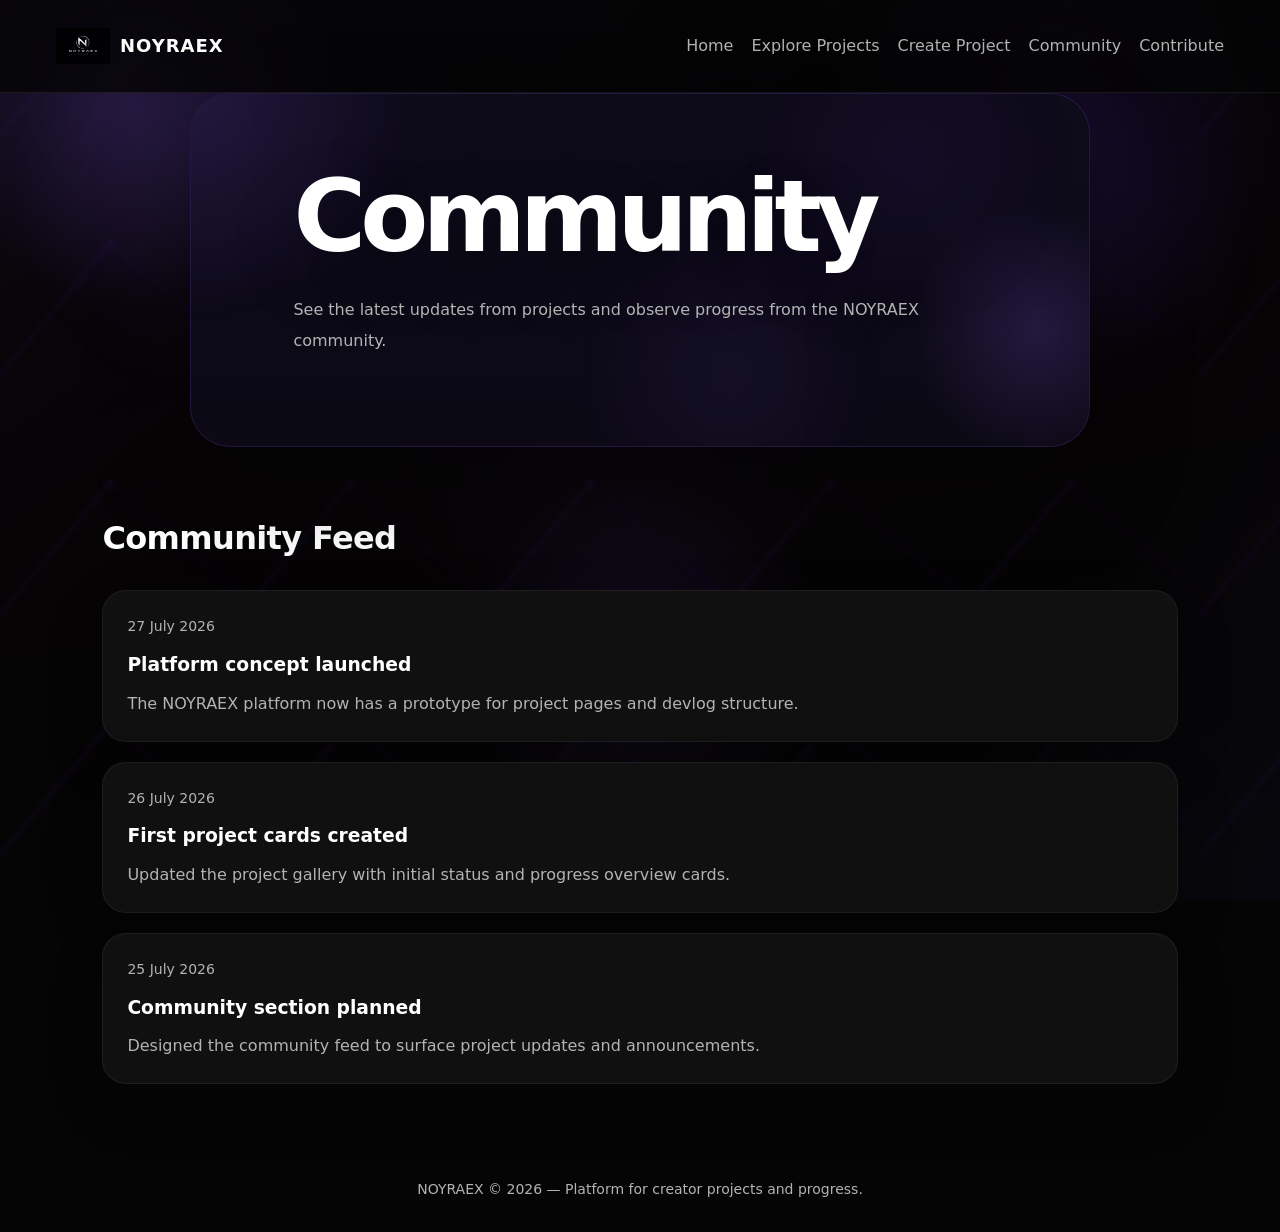
==== community.html @ 70a5e2a1 "Initial Noyraex Studio build" ====
<!DOCTYPE html>
<html lang="en">

<head>
    <meta charset="UTF-8">
    <meta name="viewport" content="width=device-width, initial-scale=1.0">

    <title>Community — NOYRAEX</title>
    <link rel="stylesheet" href="./style.css">
</head>

<body>

<header>
    <div class="logo">
        <img src="logo.jpg" alt="NOYRAEX logo">
        <span>NOYRAEX</span>
    </div>

    <nav aria-label="Primary navigation">
        <a href="index.html">Home</a>
        <a href="projects.html">Explore Projects</a>
        <a href="create-project.html">Create Project</a>
        <a href="community.html">Community</a>
        <a href="contribute.html">Contribute</a>
    </nav>
</header>

<main>

<section class="hero">

    <h1>Community</h1>

    <p>
        See the latest updates from projects and observe progress from the NOYRAEX community.
    </p>

</section>

<section class="devlog">
    <h2>Community Feed</h2>
    <div class="devlog-list">
        <article class="devlog-entry">
            <time datetime="2026-07-27">27 July 2026</time>
            <h3>Platform concept launched</h3>
            <p>The NOYRAEX platform now has a prototype for project pages and devlog structure.</p>
        </article>
        <article class="devlog-entry">
            <time datetime="2026-07-26">26 July 2026</time>
            <h3>First project cards created</h3>
            <p>Updated the project gallery with initial status and progress overview cards.</p>
        </article>
        <article class="devlog-entry">
            <time datetime="2026-07-25">25 July 2026</time>
            <h3>Community section planned</h3>
            <p>Designed the community feed to surface project updates and announcements.</p>
        </article>
    </div>
</section>

</main>

<footer class="site-footer">
    <div class="footer-content">
        NOYRAEX © 2026 — Platform for creator projects and progress.
    </div>
</footer>

</body>
</html>
---- style.css ----
:root {
    --bg: #050505;
    --bg-surface: #08070d;
    --surface: rgba(17,17,17,0.94);
    --surface-2: rgba(26,26,34,0.96);
    --border: rgba(255,255,255,0.08);
    --text: #ffffff;
    --muted: #b3b3b3;
    --accent: #8b5cf6;
    --button-bg: #8b5cf6;
    --button-bg-secondary: #1f1b2f;
    --radius: 24px;
}

* {
    margin:0;
    padding:0;
    box-sizing:border-box;
}

/* Global */
body {
    position: relative;
    min-height: 100vh;
    background-color: var(--bg);
    background-image:
        radial-gradient(circle at 10% 12%, rgba(139,92,246,0.18), transparent 14%),
        radial-gradient(circle at 83% 14%, rgba(111,66,255,0.12), transparent 18%),
        radial-gradient(circle at 50% 72%, rgba(118,74,229,0.10), transparent 20%),
        radial-gradient(circle at 48% 48%, rgba(72,37,125,0.06), transparent 30%),
        linear-gradient(145deg, rgba(139,92,246,0.04), transparent 35%),
        linear-gradient(-55deg, rgba(111,66,255,0.03), transparent 22%),
        linear-gradient(170deg, #09070f 0%, #060305 28%, #050505 100%);
    background-repeat: no-repeat;
    background-attachment: fixed;
    background-size: cover;
    color: var(--text);
    font-family: Inter, system-ui, -apple-system, BlinkMacSystemFont, "Segoe UI", sans-serif;
    line-height: 1.7;
    text-rendering: optimizeLegibility;
}

h1 {
    font-size: clamp(3.5rem, 7vw, 5.2rem);
    line-height: 0.95;
    letter-spacing: -0.04em;
    margin: 0;
}

h2 {
    font-size: clamp(2rem, 2.3vw, 2.4rem);
    font-weight: 700;
    letter-spacing: -0.02em;
    margin: 0;
}

p {
    color: var(--muted);
    font-size: 1rem;
    line-height: 1.85;
    margin: 0;
}

section h2 {
    margin-bottom: 24px;
    color: #ffffff;
}

header {
    display:flex;
    justify-content:space-between;
    align-items:center;
    flex-wrap:wrap;
    gap: 16px;
    padding:28px clamp(2rem, 8%, 3.5rem);
    border-bottom: 1px solid rgba(255,255,255,0.08);
    background: rgba(5,5,5,0.78);
    backdrop-filter: blur(14px);
}

.logo {
    display: inline-flex;
    align-items: center;
    gap: 10px;
    font-size: 18px;
    font-weight: 700;
    letter-spacing: 1px;
    color: #ffffff;
    transition: transform .2s ease, color .2s ease;
}

.logo img {
    display: block;
    height: 36px;
    max-height: 40px;
    width: auto;
    object-fit: contain;
    transition: transform .2s ease, filter .2s ease;
}

.logo span {
    display: inline-flex;
    align-items: center;
}

.logo:hover {
    transform: translateY(-1px);
}

.logo:hover span {
    color: var(--accent);
}

.logo:hover img {
    filter: brightness(1.05);
}

.logo span {
    display: inline-block;
}


/* Header */
nav {
    display:flex;
    flex-wrap:wrap;
    gap:18px;
    align-items:center;
}

nav a {
    color: var(--muted);
    text-decoration:none;
    transition: color .2s ease;
}

nav a:hover,
nav a:focus-visible {
    color: var(--text);
    outline: none;
}




.hero {
    position: relative;
    margin: 0 auto;
    padding: clamp(3.5rem, 6vw, 6rem) 8% clamp(4rem, 7vw, 6.5rem);
    max-width: 900px;
    border-radius: 40px;
    background: linear-gradient(180deg, rgba(14,11,26,0.96), rgba(13,10,23,0.94));
    border: 1px solid rgba(139,92,246,0.18);
    box-shadow: 0 40px 100px rgba(0,0,0,0.30);
    overflow: hidden;
    backdrop-filter: blur(10px);
}

.hero::before {
    content: "";
    position: absolute;
    inset: 0;
    pointer-events: none;
    background: radial-gradient(circle at top left, rgba(139,92,246,0.18), transparent 24%),
                radial-gradient(circle at 80% 20%, rgba(72,37,125,0.14), transparent 22%),
                radial-gradient(circle at 60% 80%, rgba(123,76,233,0.08), transparent 26%);
    opacity: 0.95;
}

.hero::after {
    content: "";
    position: absolute;
    top: 22%;
    right: -12%;
    width: 320px;
    height: 320px;
    border-radius: 50%;
    background: radial-gradient(circle, rgba(139,92,246,0.18), transparent 55%);
    pointer-events: none;
}

.hero h1 {
    position: relative;
    font-size: clamp(4.4rem, 8vw, 6.2rem);
    line-height: 0.92;
    max-width: 11ch;
    letter-spacing: -0.06em;
    text-shadow: 0 24px 70px rgba(0,0,0,0.22);
}

.hero h1 span {
    color: var(--accent);
}

.hero p {
    position: relative;
    margin-top: 32px;
    color: var(--muted);
    font-size: clamp(1rem, 1.05vw, 1.12rem);
    line-height: 1.95;
    max-width: 720px;
}

.buttons {
    position: relative;
    margin-top: 46px;
    display:flex;
    flex-wrap:wrap;
    gap:16px;
    align-items:flex-start;
    justify-content:flex-start;
}

.button-link,
.button-link.secondary,
.project-actions a,
.project-links a {
    display: inline-flex;
    align-items: center;
    justify-content: center;
    border-radius: 999px;
    text-decoration: none;
    font-weight: 700;
    transition: transform .2s ease, background-color .2s ease, color .2s ease, box-shadow .2s ease;
}

.button-link,
.button-link.secondary {
    padding: 16px 34px;
    color: #ffffff;
    min-width: 180px;
    justify-content: center;
    letter-spacing: 0.01em;
}

.button-link {
    background: linear-gradient(135deg, rgba(139,92,246,0.98), rgba(123,76,233,0.92));
    box-shadow: 0 18px 40px rgba(139,92,246,0.26);
}

.button-link.secondary {
    background: rgba(255,255,255,0.08);
    border: 1px solid rgba(139,92,246,0.20);
    color: #ffffff;
}

.button-link.secondary:hover,
.button-link.secondary:focus-visible {
    background: rgba(255,255,255,0.14);
    box-shadow: 0 20px 40px rgba(139,92,246,0.14);
}

.project-actions a {
    padding: 14px 22px;
    background: var(--accent);
    color: #ffffff;
}

.project-links a {
    padding: 12px 18px;
    background: rgba(139,92,246,0.16);
    color: var(--accent);
}

.button-link:hover,
.button-link:focus-visible,
.project-actions a:hover,
.project-actions a:focus-visible,
.project-links a:hover,
.project-links a:focus-visible {
    transform: translateY(-1px);
    background: #7b4ce9;
    color: #ffffff;
    box-shadow: 0 22px 44px rgba(139,92,246,0.22);
    outline: none;
}

.project-card-link {
    display: block;
    color: inherit;
    text-decoration: none;
}

.project-card-link:hover,
.project-card-link:focus-visible {
    outline: none;
}

.projects,
.why-noyraex,
.how-it-works,
.project-overview,
.project-about,
.project-focus,
.project-progress-section,
.devlog {
    padding:64px 8%;
}

.cards {

    display:flex;
    flex-wrap: wrap;
    gap:20px;

    margin-top:30px;

}



.card {
    background: rgba(15,13,22,0.96);
    padding:28px;
    border-radius: var(--radius);
    width:300px;
    border: 1px solid rgba(255,255,255,0.10);
    box-shadow: 0 28px 66px rgba(0,0,0,0.20);
    transition: transform .24s ease, box-shadow .24s ease, border-color .24s ease, background .24s ease;
}

.card:hover {
    transform: translateY(-5px);
    box-shadow: 0 42px 104px rgba(88,51,171,0.24);
    border-color: rgba(139,92,246,0.24);
    background: rgba(20,16,26,0.98);
}

.card p {
    color: var(--muted);
    margin:18px 0 0;
    line-height:1.8;
}



.progress {

    height:8px;

    background: var(--surface-2);

    border-radius:10px;

    overflow: hidden;

}



.progress-bar {

    height:100%;

    width:0;

    background: var(--accent);

    border-radius:10px;

    transition: width .3s ease;

}


.progress[data-progress="65"] .progress-bar {
    width:65%;
}

.progress[data-progress="40"] .progress-bar {
    width:40%;
}

@media (max-width: 768px) {
    .hero {
        padding:60px 6%;
    }

    .hero h1 {
        font-size:56px;
    }

    .hero p {
        font-size:18px;
    }

    .cards {
        justify-content:center;
    }

    .card {
        width:100%;
        max-width:340px;
    }
}

body::before,
body::after {
    content: '';
    position: fixed;
    inset: 0;
    pointer-events: none;
    z-index: -1;
}

body::before {
    background-image:
        radial-gradient(circle at 18% 20%, rgba(139,92,246,0.08), transparent 18%),
        radial-gradient(circle at 84% 26%, rgba(111,66,255,0.06), transparent 15%);
}

body::after {
    background-image:
        linear-gradient(130deg, transparent 24%, rgba(139,92,246,0.08) 25%, rgba(139,92,246,0.08) 26%, transparent 28%),
        linear-gradient(-140deg, transparent 24%, rgba(111,66,255,0.05) 25%, rgba(111,66,255,0.05) 26%, transparent 28%);
    background-size: 240px 240px;
    opacity: 0.42;
}

/* Project Card */
.project-card {
    display:flex;
    flex-direction:column;
    gap:18px;
    padding: 28px;
    border-radius: var(--radius);
    border: 1px solid rgba(255,255,255,0.10);
    background: rgba(16,13,24,0.96);
    transition: transform .24s ease, box-shadow .24s ease, border-color .24s ease, background .24s ease;
}

.project-card:hover {
    transform: translateY(-6px) scale(1.003);
    box-shadow: 0 44px 122px rgba(139,92,246,0.22);
    border-color: rgba(139,92,246,0.24);
    background: linear-gradient(180deg, rgba(19,15,27,0.98), rgba(14,10,23,0.98));
}

.project-top {
    display:flex;
    justify-content:space-between;
    align-items:flex-start;
    gap:15px;
}

.project-labels {
    display:flex;
    flex-wrap:wrap;
    gap:10px;
}

.project-type,
.project-status {
    display:inline-flex;
    padding:6px 12px;
    border-radius:999px;
    font-size:13px;
    font-weight:700;
}

.project-type {
    background: rgba(139,92,246,0.15);
    color: var(--accent);
}

.project-status {
    background: rgba(255,255,255,0.06);
    color: var(--text);
}

.project-status.status-development {
    border: 1px solid rgba(139,92,246,0.3);
}

.project-status.status-beta {
    border: 1px solid rgba(56,189,248,0.3);
    background: rgba(56,189,248,0.18);
    color: #38bdf8;
}

.project-status.status-prototype {
    border: 1px solid rgba(168,85,247,0.3);
    background: rgba(168,85,247,0.18);
    color: #a855f7;
}

.project-status.status-released {
    border: 1px solid rgba(16,185,129,0.3);
    background: rgba(16,185,129,0.18);
    color: #10b981;
}

.project-status.status-idea {
    border: 1px solid rgba(249,115,22,0.3);
    background: rgba(249,115,22,0.18);
    color: #f97316;
}

.project-version {
    color: var(--muted);
    font-size:14px;
    white-space:nowrap;
}

.project-progress-meta {
    display:flex;
    flex-wrap:wrap;
    justify-content:space-between;
    gap:15px;
    color: var(--muted);
    font-size:14px;
}

.project-update {
    border-top: 1px solid rgba(255,255,255,0.08);
    padding-top:15px;
    display:flex;
    flex-direction:column;
    gap:8px;
}

.project-links {
    display:flex;
    gap:15px;
    flex-wrap:wrap;
}

.project-links a {
    display:inline-flex;
    align-items:center;
    padding:12px 18px;
    border-radius:999px;
    background: rgba(139,92,246,0.16);
    color: var(--accent);
    text-decoration:none;
    font-weight:700;
    transition: background-color .2s ease, color .2s ease, transform .2s ease;
}

.project-links a:hover,
.project-links a:focus-visible {
    color: #ffffff;
    background: var(--accent);
    transform: translateY(-1px);
    outline: none;
}

.project-overview {
    padding:60px 8%;
}

.project-overview-card {
    max-width:900px;
    background: var(--surface);
    padding:32px;
    border-radius: var(--radius);
    border: 1px solid rgba(255,255,255,0.06);
    box-shadow: 0 24px 62px rgba(0,0,0,0.18);
    transition: transform .24s ease, box-shadow .24s ease, border-color .24s ease;
}

.project-overview-card:hover {
    transform: translateY(-2px);
    box-shadow: 0 36px 86px rgba(0,0,0,0.22);
    border-color: rgba(255,255,255,0.12);
}

.project-overview-top {
    display:flex;
    justify-content:space-between;
    align-items:flex-start;
    flex-wrap:wrap;
    gap:20px;
    margin-bottom:20px;
}

.project-overview-labels {
    display:flex;
    gap:10px;
    flex-wrap:wrap;
}

.project-overview-card h2 {
    margin-top:0;
    font-size:32px;
}

.project-overview-card p {
    margin-top:18px;
    color: var(--muted);
    line-height:1.7;
    max-width:720px;
}

.project-actions {
    display:flex;
    flex-wrap:wrap;
    gap:15px;
    margin-top:28px;
}

.project-actions a {
    display:inline-flex;
    align-items:center;
    justify-content:center;
    padding:14px 22px;
    border-radius:999px;
    background: var(--accent);
    color: #ffffff;
    text-decoration:none;
    font-weight:700;
    transition: transform .2s ease, background-color .2s ease;
}

.project-actions a:hover,
.project-actions a:focus-visible {
    transform: translateY(-1px);
    background: #7b4ce9;
    outline: none;
}

@media (max-width: 768px) {
    .project-overview {
        padding:40px 6%;
    }

    .project-overview-card {
        padding:24px;
    }

    .project-overview-top {
        flex-direction:column;
        align-items:flex-start;
    }

    .project-actions a {
        width:100%;
    }
}

.project-about {
    padding:60px 8%;
}

.project-about-card {
    max-width:900px;
    background: var(--surface);
    padding:32px;
    border-radius: var(--radius);
    border: 1px solid rgba(255,255,255,0.06);
    box-shadow: 0 24px 62px rgba(0,0,0,0.18);
    transition: transform .24s ease, box-shadow .24s ease, border-color .24s ease;
}

.project-about-card:hover {
    transform: translateY(-2px);
    box-shadow: 0 36px 86px rgba(0,0,0,0.22);
    border-color: rgba(255,255,255,0.12);
}

.project-about-card h2 {
    margin-top:0;
    font-size:32px;
}

.project-about-card p {
    margin-top:20px;
    color: var(--muted);
    line-height:1.7;
    max-width:720px;
}

.project-about-features {
    display:grid;
    grid-template-columns:repeat(2, minmax(0, 1fr));
    gap:24px;
    margin-top:28px;
}

.project-about-features strong {
    display:block;
    margin-bottom:10px;
    color: var(--text);
}

.project-about-features p {
    margin:0;
    color: var(--muted);
    line-height:1.6;
}

@media (max-width: 768px) {
    .project-about {
        padding:32px 6%;
    }

    .project-about-card {
        padding:24px;
    }

    .project-about-features {
        grid-template-columns:1fr;
    }
}

.project-focus {
    padding:64px 8%;
}

.project-focus-card {
    max-width:900px;
    background: var(--surface);
    padding:32px;
    border-radius: var(--radius);
    border: 1px solid rgba(255,255,255,0.06);
    box-shadow: 0 24px 62px rgba(0,0,0,0.18);
    transition: transform .24s ease, box-shadow .24s ease, border-color .24s ease;
}

.project-focus-card:hover {
    transform: translateY(-2px);
    box-shadow: 0 36px 86px rgba(0,0,0,0.22);
    border-color: rgba(255,255,255,0.12);
}

.project-focus-card h2 {
    margin-top:0;
    font-size:32px;
}

.focus-items {
    display:grid;
    grid-template-columns:repeat(3, minmax(0, 1fr));
    gap:20px;
    margin-top:24px;
}

.focus-item {
    background: rgba(255,255,255,0.03);
    padding:20px;
    border-radius:18px;
}

.focus-item strong {
    display:block;
    margin-bottom:10px;
    color: var(--text);
}

.focus-item p {
    margin:0;
    color: var(--muted);
    line-height:1.6;
}

@media (max-width: 768px) {
    .project-focus {
        padding:32px 6%;
    }

    .project-focus-card {
        padding:24px;
    }

    .focus-items {
        grid-template-columns:1fr;
    }
}

.project-progress-section {
    padding:64px 8%;
}

.project-progress-card {
    max-width:900px;
    background: var(--surface);
    padding:32px;
    border-radius: var(--radius);
    border: 1px solid rgba(255,255,255,0.06);
    box-shadow: 0 24px 62px rgba(0,0,0,0.18);
    transition: transform .24s ease, box-shadow .24s ease, border-color .24s ease;
}

.project-progress-card:hover {
    transform: translateY(-2px);
    box-shadow: 0 36px 86px rgba(0,0,0,0.22);
    border-color: rgba(255,255,255,0.12);
}

.project-progress-card h2 {
    margin-top:0;
    font-size:32px;
}

.progress-summary {
    display:grid;
    grid-template-columns:repeat(3, minmax(0, 1fr));
    gap:20px;
    margin-top:24px;
}

.progress-summary div {
    background: rgba(255,255,255,0.04);
    padding:18px;
    border-radius:18px;
}

.progress-summary strong {
    display:block;
    margin-bottom:8px;
    color: var(--text);
}

.progress-summary span {
    color: var(--muted);
    font-size:16px;
}

.progress-description {
    margin-top:24px;
}

.progress-description p {
    margin:0;
    color: var(--muted);
    line-height:1.7;
}

@media (max-width: 768px) {
    .project-progress-section {
        padding:32px 6%;
    }

    .project-progress-card {
        padding:24px;
    }

    .progress-summary {
        grid-template-columns:1fr;
    }
}

/* Project List */
.project-list {
    margin-top:40px;
}

.project-list h3 {
    margin-bottom:20px;
    color: var(--text);
    font-size:24px;
}

.project-items {
    display:flex;
    flex-wrap: wrap;
    gap:20px;
}

.project-item {
    width:100%;
    max-width:320px;
}

/* Devlog */
.devlog {
    padding:64px 8%;
    background: transparent;
}

.devlog h2 {
    margin-bottom:25px;
}

.devlog-list {
    display:grid;
    gap:20px;
}

.devlog-entry {
    background: var(--surface);
    padding:24px;
    border-radius: var(--radius);
    border: 1px solid rgba(255,255,255,0.06);
    box-shadow: 0 22px 60px rgba(0,0,0,0.16);
    transition: transform .24s ease, box-shadow .24s ease, border-color .24s ease;
}

.devlog-entry:hover {
    transform: translateY(-2px);
    box-shadow: 0 32px 72px rgba(0,0,0,0.20);
    border-color: rgba(255,255,255,0.1);
}

.devlog-entry time {
    display:block;
    color: var(--muted);
    margin-bottom:10px;
    font-size:14px;
}

.devlog-entry h3 {
    margin-bottom:10px;
}

.devlog-entry p {
    color: var(--muted);
    line-height:1.6;
}


.site-footer {
    padding: 30px 8%;
    text-align: center;
    color: var(--muted);
    font-size: 14px;
}

/* New Noyraex ecosystem styles */
.follow-button {
    display: inline-flex;
    align-items: center;
    justify-content: center;
    padding: 14px 24px;
    border-radius: 999px;
    border: 1px solid rgba(139,92,246,0.28);
    background: rgba(17,17,17,0.92);
    color: #ffffff;
    font-weight: 700;
    text-decoration: none;
    letter-spacing: 0.01em;
    transition: transform .2s ease, background-color .2s ease, border-color .2s ease, box-shadow .2s ease;
    box-shadow: 0 10px 24px rgba(0,0,0,0.18);
}

.follow-button:hover,
.follow-button:focus-visible {
    transform: translateY(-1px);
    background: rgba(139,92,246,0.12);
    border-color: rgba(139,92,246,0.42);
    box-shadow: 0 18px 34px rgba(139,92,246,0.20);
    outline: none;
}

.journey {
    display: grid;
    gap: 18px;
    padding: 22px;
    border-radius: var(--radius);
    background: rgba(15,13,22,0.96);
    border: 1px solid rgba(255,255,255,0.08);
}

.journey-step {
    display: grid;
    grid-template-columns: auto 1fr;
    gap: 14px;
    align-items: start;
    padding: 18px 20px;
    border-radius: 22px;
    background: rgba(20,16,26,0.94);
    border: 1px solid rgba(139,92,246,0.16);
}

.journey-step::before {
    content: '';
    width: 12px;
    height: 12px;
    margin-top: 5px;
    border-radius: 50%;
    background: var(--accent);
    box-shadow: 0 0 0 6px rgba(139,92,246,0.08);
}

.journey-step strong,
.journey-step span {
    color: #ffffff;
}

.card {
    width: auto;
    min-width: 260px;
    flex: 1 1 320px;
}

@keyframes fadeUp {
    from {
        opacity: 0;
        transform: translateY(18px);
    }
    to {
        opacity: 1;
        transform: translateY(0);
    }
}

.card,
.project-overview-card,
.devlog-entry {
    animation: fadeUp .45s ease both;
}
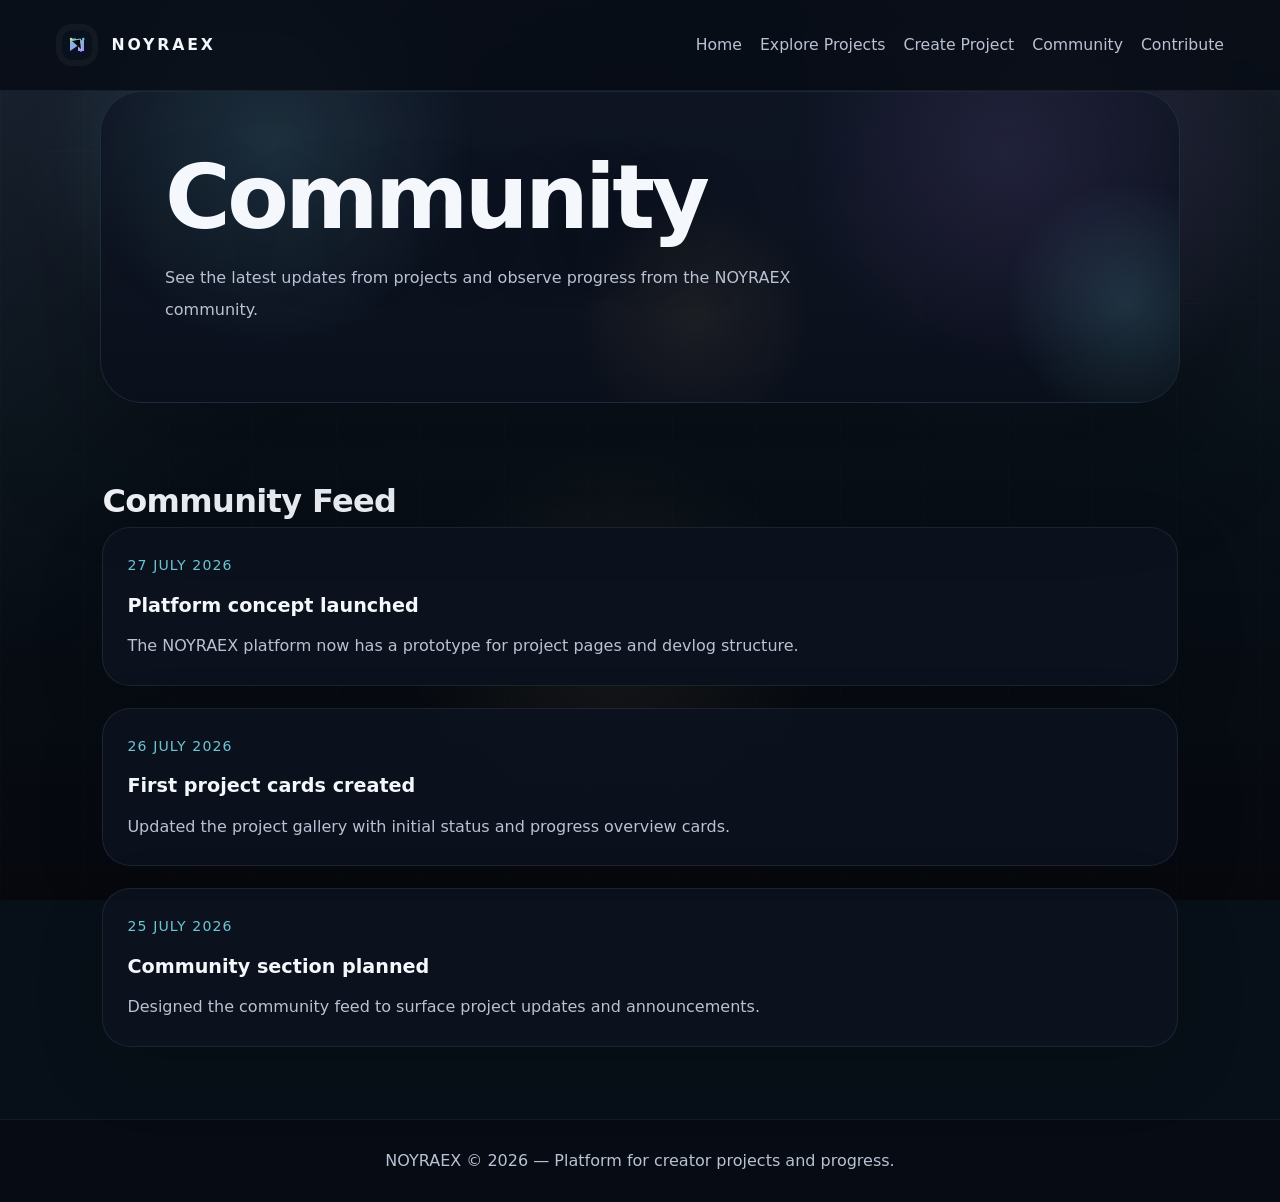
==== commit 903c6bc8: "Redesign UI and improve project workflow" ====
--- a/community.html
+++ b/community.html
@@ -7,13 +7,15 @@
 
     <title>Community — NOYRAEX</title>
     <link rel="stylesheet" href="./style.css">
+    <link rel="icon" href="./favicon.svg" type="image/svg+xml">
+    <link rel="apple-touch-icon" href="./favicon.svg">
 </head>
 
 <body>
 
 <header>
     <div class="logo">
-        <img src="logo.jpg" alt="NOYRAEX logo">
+        <img src="logo.svg" alt="NOYRAEX logo">
         <span>NOYRAEX</span>
     </div>
 
--- a/style.css
+++ b/style.css
@@ -1,397 +1,46 @@
 :root {
-    --bg: #050505;
-    --bg-surface: #08070d;
-    --surface: rgba(17,17,17,0.94);
-    --surface-2: rgba(26,26,34,0.96);
-    --border: rgba(255,255,255,0.08);
-    --text: #ffffff;
-    --muted: #b3b3b3;
-    --accent: #8b5cf6;
-    --button-bg: #8b5cf6;
-    --button-bg-secondary: #1f1b2f;
-    --radius: 24px;
+    --bg: #071018;
+    --bg-surface: rgba(12,17,29,0.96);
+    --surface: rgba(14,20,34,0.95);
+    --surface-2: rgba(20,27,44,0.92);
+    --panel: #0d1728;
+    --text: #f4f7fb;
+    --muted: #b9c1d3;
+    --accent: #6ec4d3;
+    --accent-2: #b58cf9;
+    --accent-alt: #f5cc7f;
+    --border: rgba(110,196,211,0.16);
+    --shadow: rgba(0,0,0,0.28);
+    --radius: 28px;
+    --max-width: 1140px;
 }
 
 * {
-    margin:0;
-    padding:0;
-    box-sizing:border-box;
-}
-
-/* Global */
+    margin: 0;
+    padding: 0;
+    box-sizing: border-box;
+}
+
+html {
+    scroll-behavior: smooth;
+}
+
 body {
     position: relative;
     min-height: 100vh;
     background-color: var(--bg);
+    color: var(--text);
+    font-family: Inter, system-ui, -apple-system, BlinkMacSystemFont, "Segoe UI", sans-serif;
+    line-height: 1.65;
+    text-rendering: optimizeLegibility;
+    overflow-x: hidden;
     background-image:
-        radial-gradient(circle at 10% 12%, rgba(139,92,246,0.18), transparent 14%),
-        radial-gradient(circle at 83% 14%, rgba(111,66,255,0.12), transparent 18%),
-        radial-gradient(circle at 50% 72%, rgba(118,74,229,0.10), transparent 20%),
-        radial-gradient(circle at 48% 48%, rgba(72,37,125,0.06), transparent 30%),
-        linear-gradient(145deg, rgba(139,92,246,0.04), transparent 35%),
-        linear-gradient(-55deg, rgba(111,66,255,0.03), transparent 22%),
-        linear-gradient(170deg, #09070f 0%, #060305 28%, #050505 100%);
-    background-repeat: no-repeat;
+        radial-gradient(circle at 22% 18%, rgba(110,196,211,0.14), transparent 18%),
+        radial-gradient(circle at 78% 20%, rgba(181,140,249,0.10), transparent 22%),
+        radial-gradient(circle at 48% 72%, rgba(245,204,127,0.07), transparent 22%),
+        linear-gradient(180deg, #101828 0%, #081018 50%, #06080e 100%);
     background-attachment: fixed;
     background-size: cover;
-    color: var(--text);
-    font-family: Inter, system-ui, -apple-system, BlinkMacSystemFont, "Segoe UI", sans-serif;
-    line-height: 1.7;
-    text-rendering: optimizeLegibility;
-}
-
-h1 {
-    font-size: clamp(3.5rem, 7vw, 5.2rem);
-    line-height: 0.95;
-    letter-spacing: -0.04em;
-    margin: 0;
-}
-
-h2 {
-    font-size: clamp(2rem, 2.3vw, 2.4rem);
-    font-weight: 700;
-    letter-spacing: -0.02em;
-    margin: 0;
-}
-
-p {
-    color: var(--muted);
-    font-size: 1rem;
-    line-height: 1.85;
-    margin: 0;
-}
-
-section h2 {
-    margin-bottom: 24px;
-    color: #ffffff;
-}
-
-header {
-    display:flex;
-    justify-content:space-between;
-    align-items:center;
-    flex-wrap:wrap;
-    gap: 16px;
-    padding:28px clamp(2rem, 8%, 3.5rem);
-    border-bottom: 1px solid rgba(255,255,255,0.08);
-    background: rgba(5,5,5,0.78);
-    backdrop-filter: blur(14px);
-}
-
-.logo {
-    display: inline-flex;
-    align-items: center;
-    gap: 10px;
-    font-size: 18px;
-    font-weight: 700;
-    letter-spacing: 1px;
-    color: #ffffff;
-    transition: transform .2s ease, color .2s ease;
-}
-
-.logo img {
-    display: block;
-    height: 36px;
-    max-height: 40px;
-    width: auto;
-    object-fit: contain;
-    transition: transform .2s ease, filter .2s ease;
-}
-
-.logo span {
-    display: inline-flex;
-    align-items: center;
-}
-
-.logo:hover {
-    transform: translateY(-1px);
-}
-
-.logo:hover span {
-    color: var(--accent);
-}
-
-.logo:hover img {
-    filter: brightness(1.05);
-}
-
-.logo span {
-    display: inline-block;
-}
-
-
-/* Header */
-nav {
-    display:flex;
-    flex-wrap:wrap;
-    gap:18px;
-    align-items:center;
-}
-
-nav a {
-    color: var(--muted);
-    text-decoration:none;
-    transition: color .2s ease;
-}
-
-nav a:hover,
-nav a:focus-visible {
-    color: var(--text);
-    outline: none;
-}
-
-
-
-
-.hero {
-    position: relative;
-    margin: 0 auto;
-    padding: clamp(3.5rem, 6vw, 6rem) 8% clamp(4rem, 7vw, 6.5rem);
-    max-width: 900px;
-    border-radius: 40px;
-    background: linear-gradient(180deg, rgba(14,11,26,0.96), rgba(13,10,23,0.94));
-    border: 1px solid rgba(139,92,246,0.18);
-    box-shadow: 0 40px 100px rgba(0,0,0,0.30);
-    overflow: hidden;
-    backdrop-filter: blur(10px);
-}
-
-.hero::before {
-    content: "";
-    position: absolute;
-    inset: 0;
-    pointer-events: none;
-    background: radial-gradient(circle at top left, rgba(139,92,246,0.18), transparent 24%),
-                radial-gradient(circle at 80% 20%, rgba(72,37,125,0.14), transparent 22%),
-                radial-gradient(circle at 60% 80%, rgba(123,76,233,0.08), transparent 26%);
-    opacity: 0.95;
-}
-
-.hero::after {
-    content: "";
-    position: absolute;
-    top: 22%;
-    right: -12%;
-    width: 320px;
-    height: 320px;
-    border-radius: 50%;
-    background: radial-gradient(circle, rgba(139,92,246,0.18), transparent 55%);
-    pointer-events: none;
-}
-
-.hero h1 {
-    position: relative;
-    font-size: clamp(4.4rem, 8vw, 6.2rem);
-    line-height: 0.92;
-    max-width: 11ch;
-    letter-spacing: -0.06em;
-    text-shadow: 0 24px 70px rgba(0,0,0,0.22);
-}
-
-.hero h1 span {
-    color: var(--accent);
-}
-
-.hero p {
-    position: relative;
-    margin-top: 32px;
-    color: var(--muted);
-    font-size: clamp(1rem, 1.05vw, 1.12rem);
-    line-height: 1.95;
-    max-width: 720px;
-}
-
-.buttons {
-    position: relative;
-    margin-top: 46px;
-    display:flex;
-    flex-wrap:wrap;
-    gap:16px;
-    align-items:flex-start;
-    justify-content:flex-start;
-}
-
-.button-link,
-.button-link.secondary,
-.project-actions a,
-.project-links a {
-    display: inline-flex;
-    align-items: center;
-    justify-content: center;
-    border-radius: 999px;
-    text-decoration: none;
-    font-weight: 700;
-    transition: transform .2s ease, background-color .2s ease, color .2s ease, box-shadow .2s ease;
-}
-
-.button-link,
-.button-link.secondary {
-    padding: 16px 34px;
-    color: #ffffff;
-    min-width: 180px;
-    justify-content: center;
-    letter-spacing: 0.01em;
-}
-
-.button-link {
-    background: linear-gradient(135deg, rgba(139,92,246,0.98), rgba(123,76,233,0.92));
-    box-shadow: 0 18px 40px rgba(139,92,246,0.26);
-}
-
-.button-link.secondary {
-    background: rgba(255,255,255,0.08);
-    border: 1px solid rgba(139,92,246,0.20);
-    color: #ffffff;
-}
-
-.button-link.secondary:hover,
-.button-link.secondary:focus-visible {
-    background: rgba(255,255,255,0.14);
-    box-shadow: 0 20px 40px rgba(139,92,246,0.14);
-}
-
-.project-actions a {
-    padding: 14px 22px;
-    background: var(--accent);
-    color: #ffffff;
-}
-
-.project-links a {
-    padding: 12px 18px;
-    background: rgba(139,92,246,0.16);
-    color: var(--accent);
-}
-
-.button-link:hover,
-.button-link:focus-visible,
-.project-actions a:hover,
-.project-actions a:focus-visible,
-.project-links a:hover,
-.project-links a:focus-visible {
-    transform: translateY(-1px);
-    background: #7b4ce9;
-    color: #ffffff;
-    box-shadow: 0 22px 44px rgba(139,92,246,0.22);
-    outline: none;
-}
-
-.project-card-link {
-    display: block;
-    color: inherit;
-    text-decoration: none;
-}
-
-.project-card-link:hover,
-.project-card-link:focus-visible {
-    outline: none;
-}
-
-.projects,
-.why-noyraex,
-.how-it-works,
-.project-overview,
-.project-about,
-.project-focus,
-.project-progress-section,
-.devlog {
-    padding:64px 8%;
-}
-
-.cards {
-
-    display:flex;
-    flex-wrap: wrap;
-    gap:20px;
-
-    margin-top:30px;
-
-}
-
-
-
-.card {
-    background: rgba(15,13,22,0.96);
-    padding:28px;
-    border-radius: var(--radius);
-    width:300px;
-    border: 1px solid rgba(255,255,255,0.10);
-    box-shadow: 0 28px 66px rgba(0,0,0,0.20);
-    transition: transform .24s ease, box-shadow .24s ease, border-color .24s ease, background .24s ease;
-}
-
-.card:hover {
-    transform: translateY(-5px);
-    box-shadow: 0 42px 104px rgba(88,51,171,0.24);
-    border-color: rgba(139,92,246,0.24);
-    background: rgba(20,16,26,0.98);
-}
-
-.card p {
-    color: var(--muted);
-    margin:18px 0 0;
-    line-height:1.8;
-}
-
-
-
-.progress {
-
-    height:8px;
-
-    background: var(--surface-2);
-
-    border-radius:10px;
-
-    overflow: hidden;
-
-}
-
-
-
-.progress-bar {
-
-    height:100%;
-
-    width:0;
-
-    background: var(--accent);
-
-    border-radius:10px;
-
-    transition: width .3s ease;
-
-}
-
-
-.progress[data-progress="65"] .progress-bar {
-    width:65%;
-}
-
-.progress[data-progress="40"] .progress-bar {
-    width:40%;
-}
-
-@media (max-width: 768px) {
-    .hero {
-        padding:60px 6%;
-    }
-
-    .hero h1 {
-        font-size:56px;
-    }
-
-    .hero p {
-        font-size:18px;
-    }
-
-    .cards {
-        justify-content:center;
-    }
-
-    .card {
-        width:100%;
-        max-width:340px;
-    }
 }
 
 body::before,
@@ -405,597 +54,551 @@
 
 body::before {
     background-image:
-        radial-gradient(circle at 18% 20%, rgba(139,92,246,0.08), transparent 18%),
-        radial-gradient(circle at 84% 26%, rgba(111,66,255,0.06), transparent 15%);
+        radial-gradient(circle at 18% 18%, rgba(110,196,211,0.10), transparent 16%),
+        radial-gradient(circle at 84% 22%, rgba(181,140,249,0.08), transparent 16%),
+        linear-gradient(135deg, rgba(255,255,255,0.05), transparent 34%),
+        linear-gradient(-135deg, rgba(245,204,127,0.04), transparent 28%);
 }
 
 body::after {
     background-image:
-        linear-gradient(130deg, transparent 24%, rgba(139,92,246,0.08) 25%, rgba(139,92,246,0.08) 26%, transparent 28%),
-        linear-gradient(-140deg, transparent 24%, rgba(111,66,255,0.05) 25%, rgba(111,66,255,0.05) 26%, transparent 28%);
-    background-size: 240px 240px;
-    opacity: 0.42;
-}
-
-/* Project Card */
-.project-card {
-    display:flex;
-    flex-direction:column;
-    gap:18px;
-    padding: 28px;
-    border-radius: var(--radius);
-    border: 1px solid rgba(255,255,255,0.10);
-    background: rgba(16,13,24,0.96);
-    transition: transform .24s ease, box-shadow .24s ease, border-color .24s ease, background .24s ease;
-}
-
-.project-card:hover {
-    transform: translateY(-6px) scale(1.003);
-    box-shadow: 0 44px 122px rgba(139,92,246,0.22);
-    border-color: rgba(139,92,246,0.24);
-    background: linear-gradient(180deg, rgba(19,15,27,0.98), rgba(14,10,23,0.98));
-}
-
-.project-top {
-    display:flex;
-    justify-content:space-between;
-    align-items:flex-start;
-    gap:15px;
-}
-
-.project-labels {
-    display:flex;
-    flex-wrap:wrap;
-    gap:10px;
-}
-
-.project-type,
-.project-status {
-    display:inline-flex;
-    padding:6px 12px;
-    border-radius:999px;
-    font-size:13px;
-    font-weight:700;
-}
-
-.project-type {
-    background: rgba(139,92,246,0.15);
-    color: var(--accent);
-}
-
-.project-status {
-    background: rgba(255,255,255,0.06);
-    color: var(--text);
-}
-
-.project-status.status-development {
-    border: 1px solid rgba(139,92,246,0.3);
-}
-
-.project-status.status-beta {
-    border: 1px solid rgba(56,189,248,0.3);
-    background: rgba(56,189,248,0.18);
-    color: #38bdf8;
-}
-
-.project-status.status-prototype {
-    border: 1px solid rgba(168,85,247,0.3);
-    background: rgba(168,85,247,0.18);
-    color: #a855f7;
-}
-
-.project-status.status-released {
-    border: 1px solid rgba(16,185,129,0.3);
-    background: rgba(16,185,129,0.18);
-    color: #10b981;
-}
-
-.project-status.status-idea {
-    border: 1px solid rgba(249,115,22,0.3);
-    background: rgba(249,115,22,0.18);
-    color: #f97316;
-}
-
-.project-version {
-    color: var(--muted);
-    font-size:14px;
-    white-space:nowrap;
-}
-
-.project-progress-meta {
-    display:flex;
-    flex-wrap:wrap;
-    justify-content:space-between;
-    gap:15px;
-    color: var(--muted);
-    font-size:14px;
-}
-
-.project-update {
-    border-top: 1px solid rgba(255,255,255,0.08);
-    padding-top:15px;
-    display:flex;
-    flex-direction:column;
-    gap:8px;
-}
-
-.project-links {
-    display:flex;
-    gap:15px;
-    flex-wrap:wrap;
-}
-
-.project-links a {
-    display:inline-flex;
-    align-items:center;
-    padding:12px 18px;
-    border-radius:999px;
-    background: rgba(139,92,246,0.16);
-    color: var(--accent);
-    text-decoration:none;
-    font-weight:700;
-    transition: background-color .2s ease, color .2s ease, transform .2s ease;
-}
-
-.project-links a:hover,
-.project-links a:focus-visible {
-    color: #ffffff;
-    background: var(--accent);
+        radial-gradient(circle at 10% 15%, rgba(255,255,255,0.04), transparent 18%),
+        radial-gradient(circle at 92% 35%, rgba(255,255,255,0.03), transparent 14%),
+        repeating-linear-gradient(90deg, rgba(255,255,255,0.05) 0px, rgba(255,255,255,0.05) 1px, transparent 1px, transparent 84px),
+        repeating-linear-gradient(0deg, rgba(255,255,255,0.04) 0px, rgba(255,255,255,0.04) 1px, transparent 1px, transparent 76px);
+    opacity: 0.24;
+    background-size: auto, auto, 84px 84px, 76px 76px;
+}
+
+::selection {
+    background: rgba(110,196,211,0.24);
+    color: var(--text);
+}
+
+h1 {
+    font-size: clamp(3.8rem, 7vw, 5.6rem);
+    line-height: 0.92;
+    letter-spacing: -0.04em;
+}
+
+h2 {
+    font-size: clamp(2rem, 2.2vw, 2.4rem);
+    font-weight: 700;
+    letter-spacing: -0.02em;
+}
+
+h3 {
+    font-size: 1.2rem;
+    margin-bottom: 10px;
+}
+
+p {
+    color: var(--muted);
+    font-size: 1rem;
+    line-height: 1.85;
+}
+
+section {
+    padding: 72px 8%;
+}
+
+main {
+    min-height: 100vh;
+}
+
+header {
+    position: sticky;
+    top: 0;
+    z-index: 30;
+    display: flex;
+    justify-content: space-between;
+    align-items: center;
+    gap: 18px;
+    padding: 24px clamp(2rem, 8%, 3.5rem);
+    background: rgba(7, 12, 20, 0.82);
+    border-bottom: 1px solid rgba(255, 255, 255, 0.06);
+    backdrop-filter: blur(16px);
+}
+
+.logo {
+    display: inline-flex;
+    align-items: center;
+    gap: 0.85rem;
+    font-size: 0.98rem;
+    font-weight: 700;
+    letter-spacing: 0.18em;
+    text-transform: uppercase;
+    color: var(--text);
+}
+
+.logo img {
+    width: 42px;
+    height: 42px;
+    display: block;
+    border-radius: 16px;
+    background: rgba(255,255,255,0.04);
+    padding: 6px;
+}
+
+nav {
+    display: flex;
+    flex-wrap: wrap;
+    gap: 18px;
+    align-items: center;
+}
+
+nav a {
+    color: var(--muted);
+    text-decoration: none;
+    font-size: 0.98rem;
+    transition: color 0.18s ease, transform 0.18s ease;
+}
+
+nav a:hover,
+nav a:focus-visible {
+    color: var(--text);
     transform: translateY(-1px);
     outline: none;
 }
 
-.project-overview {
-    padding:60px 8%;
-}
-
-.project-overview-card {
-    max-width:900px;
-    background: var(--surface);
-    padding:32px;
-    border-radius: var(--radius);
-    border: 1px solid rgba(255,255,255,0.06);
-    box-shadow: 0 24px 62px rgba(0,0,0,0.18);
-    transition: transform .24s ease, box-shadow .24s ease, border-color .24s ease;
-}
-
-.project-overview-card:hover {
-    transform: translateY(-2px);
-    box-shadow: 0 36px 86px rgba(0,0,0,0.22);
-    border-color: rgba(255,255,255,0.12);
-}
-
-.project-overview-top {
-    display:flex;
-    justify-content:space-between;
-    align-items:flex-start;
-    flex-wrap:wrap;
-    gap:20px;
-    margin-bottom:20px;
-}
-
-.project-overview-labels {
-    display:flex;
-    gap:10px;
-    flex-wrap:wrap;
-}
-
-.project-overview-card h2 {
-    margin-top:0;
-    font-size:32px;
-}
-
-.project-overview-card p {
-    margin-top:18px;
-    color: var(--muted);
-    line-height:1.7;
-    max-width:720px;
-}
-
-.project-actions {
-    display:flex;
-    flex-wrap:wrap;
-    gap:15px;
-    margin-top:28px;
-}
-
-.project-actions a {
-    display:inline-flex;
-    align-items:center;
-    justify-content:center;
-    padding:14px 22px;
-    border-radius:999px;
-    background: var(--accent);
-    color: #ffffff;
-    text-decoration:none;
-    font-weight:700;
-    transition: transform .2s ease, background-color .2s ease;
-}
-
-.project-actions a:hover,
-.project-actions a:focus-visible {
-    transform: translateY(-1px);
-    background: #7b4ce9;
-    outline: none;
-}
-
-@media (max-width: 768px) {
-    .project-overview {
-        padding:40px 6%;
-    }
-
-    .project-overview-card {
-        padding:24px;
-    }
-
-    .project-overview-top {
-        flex-direction:column;
-        align-items:flex-start;
-    }
-
-    .project-actions a {
-        width:100%;
-    }
-}
-
-.project-about {
-    padding:60px 8%;
-}
-
-.project-about-card {
-    max-width:900px;
-    background: var(--surface);
-    padding:32px;
-    border-radius: var(--radius);
-    border: 1px solid rgba(255,255,255,0.06);
-    box-shadow: 0 24px 62px rgba(0,0,0,0.18);
-    transition: transform .24s ease, box-shadow .24s ease, border-color .24s ease;
-}
-
-.project-about-card:hover {
-    transform: translateY(-2px);
-    box-shadow: 0 36px 86px rgba(0,0,0,0.22);
-    border-color: rgba(255,255,255,0.12);
-}
-
-.project-about-card h2 {
-    margin-top:0;
-    font-size:32px;
-}
-
-.project-about-card p {
-    margin-top:20px;
-    color: var(--muted);
-    line-height:1.7;
-    max-width:720px;
-}
-
-.project-about-features {
-    display:grid;
-    grid-template-columns:repeat(2, minmax(0, 1fr));
-    gap:24px;
-    margin-top:28px;
-}
-
-.project-about-features strong {
-    display:block;
-    margin-bottom:10px;
-    color: var(--text);
-}
-
-.project-about-features p {
-    margin:0;
-    color: var(--muted);
-    line-height:1.6;
-}
-
-@media (max-width: 768px) {
-    .project-about {
-        padding:32px 6%;
-    }
-
-    .project-about-card {
-        padding:24px;
-    }
-
-    .project-about-features {
-        grid-template-columns:1fr;
-    }
-}
-
-.project-focus {
-    padding:64px 8%;
-}
-
-.project-focus-card {
-    max-width:900px;
-    background: var(--surface);
-    padding:32px;
-    border-radius: var(--radius);
-    border: 1px solid rgba(255,255,255,0.06);
-    box-shadow: 0 24px 62px rgba(0,0,0,0.18);
-    transition: transform .24s ease, box-shadow .24s ease, border-color .24s ease;
-}
-
-.project-focus-card:hover {
-    transform: translateY(-2px);
-    box-shadow: 0 36px 86px rgba(0,0,0,0.22);
-    border-color: rgba(255,255,255,0.12);
-}
-
-.project-focus-card h2 {
-    margin-top:0;
-    font-size:32px;
-}
-
-.focus-items {
-    display:grid;
-    grid-template-columns:repeat(3, minmax(0, 1fr));
-    gap:20px;
-    margin-top:24px;
-}
-
-.focus-item {
-    background: rgba(255,255,255,0.03);
-    padding:20px;
-    border-radius:18px;
-}
-
-.focus-item strong {
-    display:block;
-    margin-bottom:10px;
-    color: var(--text);
-}
-
-.focus-item p {
-    margin:0;
-    color: var(--muted);
-    line-height:1.6;
-}
-
-@media (max-width: 768px) {
-    .project-focus {
-        padding:32px 6%;
-    }
-
-    .project-focus-card {
-        padding:24px;
-    }
-
-    .focus-items {
-        grid-template-columns:1fr;
-    }
-}
-
-.project-progress-section {
-    padding:64px 8%;
-}
-
-.project-progress-card {
-    max-width:900px;
-    background: var(--surface);
-    padding:32px;
-    border-radius: var(--radius);
-    border: 1px solid rgba(255,255,255,0.06);
-    box-shadow: 0 24px 62px rgba(0,0,0,0.18);
-    transition: transform .24s ease, box-shadow .24s ease, border-color .24s ease;
-}
-
-.project-progress-card:hover {
-    transform: translateY(-2px);
-    box-shadow: 0 36px 86px rgba(0,0,0,0.22);
-    border-color: rgba(255,255,255,0.12);
-}
-
-.project-progress-card h2 {
-    margin-top:0;
-    font-size:32px;
-}
-
-.progress-summary {
-    display:grid;
-    grid-template-columns:repeat(3, minmax(0, 1fr));
-    gap:20px;
-    margin-top:24px;
-}
-
-.progress-summary div {
-    background: rgba(255,255,255,0.04);
-    padding:18px;
-    border-radius:18px;
-}
-
-.progress-summary strong {
-    display:block;
-    margin-bottom:8px;
-    color: var(--text);
-}
-
-.progress-summary span {
-    color: var(--muted);
-    font-size:16px;
-}
-
-.progress-description {
-    margin-top:24px;
-}
-
-.progress-description p {
-    margin:0;
-    color: var(--muted);
-    line-height:1.7;
-}
-
-@media (max-width: 768px) {
-    .project-progress-section {
-        padding:32px 6%;
-    }
-
-    .project-progress-card {
-        padding:24px;
-    }
-
-    .progress-summary {
-        grid-template-columns:1fr;
-    }
-}
-
-/* Project List */
-.project-list {
-    margin-top:40px;
-}
-
-.project-list h3 {
-    margin-bottom:20px;
-    color: var(--text);
-    font-size:24px;
-}
-
-.project-items {
-    display:flex;
+.hero {
+    position: relative;
+    margin: 0 auto;
+    padding: clamp(3.5rem, 5vw, 5.8rem) 4rem clamp(4.5rem, 6vw, 6rem);
+    max-width: 1080px;
+    overflow: hidden;
+    border-radius: 42px;
+    background: linear-gradient(180deg, rgba(15, 21, 35, 0.96), rgba(11, 16, 28, 0.94));
+    border: 1px solid rgba(110, 196, 211, 0.14);
+    box-shadow: 0 48px 130px rgba(0, 0, 0, 0.24);
+    backdrop-filter: blur(12px);
+}
+
+.hero::before {
+    content: '';
+    position: absolute;
+    inset: 0;
+    background: radial-gradient(circle at 16% 18%, rgba(110,196,211,0.16), transparent 22%),
+                radial-gradient(circle at 84% 20%, rgba(181,140,249,0.12), transparent 24%),
+                radial-gradient(circle at 55% 72%, rgba(245,204,127,0.08), transparent 20%);
+    pointer-events: none;
+    opacity: 0.95;
+}
+
+.hero::after {
+    content: '';
+    position: absolute;
+    top: 16%;
+    right: -10%;
+    width: 320px;
+    height: 320px;
+    border-radius: 50%;
+    background: radial-gradient(circle, rgba(110,196,211,0.18), transparent 55%);
+    filter: blur(1px);
+    pointer-events: none;
+}
+
+.hero h1 {
+    position: relative;
+    max-width: 11ch;
+    margin-bottom: 24px;
+    text-shadow: 0 24px 70px rgba(0,0,0,0.22);
+}
+
+.hero p {
+    position: relative;
+    max-width: 720px;
+    color: var(--muted);
+    font-size: clamp(1rem, 1.03vw, 1.1rem);
+    line-height: 1.95;
+    margin-top: 1.4rem;
+}
+
+.hero-pill-grid {
+    position: relative;
+    display: flex;
     flex-wrap: wrap;
-    gap:20px;
-}
-
-.project-item {
-    width:100%;
-    max-width:320px;
-}
-
-/* Devlog */
-.devlog {
-    padding:64px 8%;
-    background: transparent;
-}
-
-.devlog h2 {
-    margin-bottom:25px;
-}
-
-.devlog-list {
-    display:grid;
-    gap:20px;
-}
-
-.devlog-entry {
-    background: var(--surface);
-    padding:24px;
-    border-radius: var(--radius);
-    border: 1px solid rgba(255,255,255,0.06);
-    box-shadow: 0 22px 60px rgba(0,0,0,0.16);
-    transition: transform .24s ease, box-shadow .24s ease, border-color .24s ease;
-}
-
-.devlog-entry:hover {
-    transform: translateY(-2px);
-    box-shadow: 0 32px 72px rgba(0,0,0,0.20);
-    border-color: rgba(255,255,255,0.1);
-}
-
-.devlog-entry time {
-    display:block;
-    color: var(--muted);
-    margin-bottom:10px;
-    font-size:14px;
-}
-
-.devlog-entry h3 {
-    margin-bottom:10px;
-}
-
-.devlog-entry p {
-    color: var(--muted);
-    line-height:1.6;
-}
-
-
-.site-footer {
-    padding: 30px 8%;
-    text-align: center;
-    color: var(--muted);
-    font-size: 14px;
-}
-
-/* New Noyraex ecosystem styles */
-.follow-button {
+    gap: 12px;
+    margin-top: 32px;
+    max-width: 720px;
+}
+
+.hero-pill-grid span {
     display: inline-flex;
     align-items: center;
     justify-content: center;
-    padding: 14px 24px;
+    padding: 10px 16px;
     border-radius: 999px;
-    border: 1px solid rgba(139,92,246,0.28);
-    background: rgba(17,17,17,0.92);
+    background: rgba(255,255,255,0.06);
+    color: var(--muted);
+    font-size: 0.92rem;
+    letter-spacing: 0.02em;
+}
+
+.buttons {
+    position: relative;
+    margin-top: 42px;
+    display: flex;
+    flex-wrap: wrap;
+    gap: 14px;
+}
+
+.button-link,
+.button-link.secondary,
+.project-links a,
+.project-actions button {
+    display: inline-flex;
+    align-items: center;
+    justify-content: center;
+    border-radius: 999px;
+    text-decoration: none;
+    font-weight: 700;
+    letter-spacing: 0.01em;
+    transition: transform 0.22s ease, background-color 0.22s ease, box-shadow 0.22s ease, color 0.22s ease;
+}
+
+.button-link,
+.project-actions button {
+    padding: 16px 32px;
+    background: linear-gradient(135deg, rgba(110,196,211,0.98), rgba(181,140,249,0.95));
     color: #ffffff;
+    box-shadow: 0 18px 42px rgba(110,196,211,0.20);
+    border: none;
+    cursor: pointer;
+}
+
+.button-link.secondary,
+.project-links a {
+    padding: 16px 28px;
+    background: rgba(255,255,255,0.08);
+    border: 1px solid rgba(255,255,255,0.12);
+    color: var(--text);
+}
+
+.button-link:hover,
+.button-link:focus-visible,
+.button-link.secondary:hover,
+.button-link.secondary:focus-visible,
+.project-actions button:hover,
+.project-actions button:focus-visible,
+.project-links a:hover,
+.project-links a:focus-visible {
+    transform: translateY(-1px);
+    outline: none;
+}
+
+.button-link:hover,
+.button-link:focus-visible,
+.project-actions button:hover,
+.project-actions button:focus-visible {
+    box-shadow: 0 24px 52px rgba(110,196,211,0.20);
+}
+
+.button-link.secondary:hover,
+.button-link.secondary:focus-visible,
+.project-links a:hover,
+.project-links a:focus-visible {
+    background: rgba(255,255,255,0.14);
+}
+
+.cards {
+    display: grid;
+    grid-template-columns: repeat(auto-fit, minmax(260px, 1fr));
+    gap: 24px;
+    margin-top: 30px;
+}
+
+.empty-state {
+    grid-column: 1 / -1;
+    padding: 34px;
+    border-radius: 28px;
+    background: rgba(255,255,255,0.06);
+    border: 1px solid rgba(255,255,255,0.08);
+    color: var(--muted);
+    text-align: center;
+}
+
+.card,
+.project-card {
+    background: rgba(12,18,30,0.94);
+    padding: 28px;
+    border-radius: var(--radius);
+    border: 1px solid rgba(255,255,255,0.08);
+    box-shadow: 0 24px 72px rgba(0,0,0,0.18);
+    backdrop-filter: blur(10px);
+    transition: transform 0.24s ease, box-shadow 0.24s ease, border-color 0.24s ease, background 0.24s ease;
+}
+
+.card:hover,
+.project-card:hover {
+    transform: translateY(-6px);
+    box-shadow: 0 36px 96px rgba(0,0,0,0.20);
+    border-color: rgba(110,196,211,0.18);
+    background: rgba(17,24,40,0.98);
+}
+
+.card h3,
+.project-card h3 {
+    color: #ffffff;
+}
+
+.card p,
+.project-card p {
+    color: var(--muted);
+    margin: 18px 0 0;
+    line-height: 1.8;
+}
+
+.project-card {
+    display: flex;
+    flex-direction: column;
+    gap: 18px;
+}
+
+.project-top {
+    display: flex;
+    justify-content: space-between;
+    align-items: flex-start;
+    gap: 18px;
+}
+
+.project-labels {
+    display: flex;
+    flex-wrap: wrap;
+    gap: 10px;
+}
+
+.project-type,
+.project-status {
+    display: inline-flex;
+    align-items: center;
+    padding: 7px 14px;
+    border-radius: 999px;
+    font-size: 0.84rem;
     font-weight: 700;
-    text-decoration: none;
-    letter-spacing: 0.01em;
-    transition: transform .2s ease, background-color .2s ease, border-color .2s ease, box-shadow .2s ease;
-    box-shadow: 0 10px 24px rgba(0,0,0,0.18);
-}
-
-.follow-button:hover,
-.follow-button:focus-visible {
-    transform: translateY(-1px);
-    background: rgba(139,92,246,0.12);
-    border-color: rgba(139,92,246,0.42);
-    box-shadow: 0 18px 34px rgba(139,92,246,0.20);
+}
+
+.project-type {
+    background: rgba(110,196,211,0.14);
+    color: #8ee2f3;
+}
+
+.project-status {
+    background: rgba(255,255,255,0.06);
+    color: var(--text);
+}
+
+.project-status.status-development {
+    border: 1px solid rgba(110,196,211,0.24);
+}
+
+.project-status.status-beta {
+    border: 1px solid rgba(56,189,248,0.28);
+    background: rgba(56,189,248,0.18);
+    color: #8cd4f7;
+}
+
+.project-status.status-prototype {
+    border: 1px solid rgba(181,140,249,0.28);
+    background: rgba(181,140,249,0.18);
+    color: #c9a5ff;
+}
+
+.project-status.status-released {
+    border: 1px solid rgba(16,185,129,0.28);
+    background: rgba(16,185,129,0.18);
+    color: #95e1b8;
+}
+
+.project-status.status-idea {
+    border: 1px solid rgba(249,115,22,0.28);
+    background: rgba(249,115,22,0.18);
+    color: #fbbf6b;
+}
+
+.project-version {
+    color: var(--muted);
+    font-size: 0.92rem;
+    white-space: nowrap;
+}
+
+.project-progress-meta {
+    display: flex;
+    flex-wrap: wrap;
+    justify-content: space-between;
+    gap: 14px;
+    color: var(--muted);
+    font-size: 0.92rem;
+}
+
+.project-links {
+    display: flex;
+    flex-wrap: wrap;
+    gap: 10px;
+}
+
+.project-links a {
+    color: var(--text);
+}
+
+.progress {
+    height: 10px;
+    background: rgba(255,255,255,0.08);
+    border-radius: 999px;
+    overflow: hidden;
+}
+
+.progress-bar {
+    height: 100%;
+    width: 0;
+    background: linear-gradient(90deg, rgba(110,196,211,1), rgba(181,140,249,0.96));
+    box-shadow: 0 0 18px rgba(110,196,211,0.20);
+    border-radius: 999px;
+    transition: width 0.32s ease;
+}
+
+.progress[data-progress="65"] .progress-bar { width: 65%; }
+.progress[data-progress="40"] .progress-bar { width: 40%; }
+.progress[data-progress="55"] .progress-bar { width: 55%; }
+.progress[data-progress="72"] .progress-bar { width: 72%; }
+.progress[data-progress="85"] .progress-bar { width: 85%; }
+.progress[data-progress="100"] .progress-bar { width: 100%; }
+
+.project-about {
+    padding-top: 32px;
+}
+
+.project-about-card {
+    background: rgba(12,18,30,0.96);
+    padding: 36px;
+    border-radius: 34px;
+    border: 1px solid rgba(255,255,255,0.08);
+    box-shadow: 0 28px 72px rgba(0,0,0,0.18);
+}
+
+.project-about-features {
+    display: grid;
+    gap: 24px;
+    grid-template-columns: repeat(auto-fit, minmax(220px, 1fr));
+}
+
+.project-about-features > div {
+    display: grid;
+    gap: 10px;
+}
+
+label {
+    color: var(--text);
+    font-size: 0.95rem;
+}
+
+input,
+select,
+textarea {
+    width: 100%;
+    border-radius: 20px;
+    border: 1px solid rgba(255,255,255,0.10);
+    background: rgba(18,25,40,0.96);
+    color: var(--text);
+    padding: 15px 16px;
+    font: inherit;
     outline: none;
-}
-
-.journey {
+    transition: border-color 0.2s ease, box-shadow 0.2s ease;
+}
+
+input:focus,
+select:focus,
+textarea:focus {
+    border-color: rgba(110,196,211,0.32);
+    box-shadow: 0 0 0 4px rgba(110,196,211,0.12);
+}
+
+textarea {
+    min-height: 150px;
+    resize: vertical;
+}
+
+.project-actions {
+    display: flex;
+    flex-wrap: wrap;
+    gap: 16px;
+    margin-top: 32px;
+}
+
+.project-actions button {
+    min-width: 180px;
+}
+
+.site-footer {
+    padding: 28px 8%;
+    text-align: center;
+    color: var(--muted);
+    border-top: 1px solid rgba(255,255,255,0.06);
+    background: rgba(7,12,20,0.82);
+}
+
+.devlog-list {
     display: grid;
-    gap: 18px;
-    padding: 22px;
-    border-radius: var(--radius);
-    background: rgba(15,13,22,0.96);
+    gap: 22px;
+}
+
+.devlog-entry {
+    padding: 24px;
+    background: rgba(12,18,30,0.95);
     border: 1px solid rgba(255,255,255,0.08);
-}
-
-.journey-step {
-    display: grid;
-    grid-template-columns: auto 1fr;
-    gap: 14px;
-    align-items: start;
-    padding: 18px 20px;
-    border-radius: 22px;
-    background: rgba(20,16,26,0.94);
-    border: 1px solid rgba(139,92,246,0.16);
-}
-
-.journey-step::before {
-    content: '';
-    width: 12px;
-    height: 12px;
-    margin-top: 5px;
-    border-radius: 50%;
-    background: var(--accent);
-    box-shadow: 0 0 0 6px rgba(139,92,246,0.08);
-}
-
-.journey-step strong,
-.journey-step span {
-    color: #ffffff;
-}
-
-.card {
-    width: auto;
-    min-width: 260px;
-    flex: 1 1 320px;
-}
-
-@keyframes fadeUp {
-    from {
-        opacity: 0;
-        transform: translateY(18px);
-    }
-    to {
-        opacity: 1;
-        transform: translateY(0);
-    }
-}
-
-.card,
-.project-overview-card,
-.devlog-entry {
-    animation: fadeUp .45s ease both;
-}
+    border-radius: 28px;
+    box-shadow: 0 24px 70px rgba(0,0,0,0.14);
+}
+
+.devlog-entry time {
+    display: inline-flex;
+    margin-bottom: 12px;
+    color: var(--accent);
+    font-size: 0.88rem;
+    letter-spacing: 0.08em;
+    text-transform: uppercase;
+}
+
+@media (max-width: 980px) {
+    .hero {
+        padding: 3.5rem 2.5rem 4rem;
+    }
+
+    .hero h1 {
+        font-size: clamp(3.4rem, 9vw, 4.8rem);
+    }
+}
+
+@media (max-width: 768px) {
+    header {
+        padding: 18px 5%;
+    }
+
+    nav {
+        width: 100%;
+        justify-content: center;
+    }
+
+    .hero {
+        padding: 3rem 2rem 4rem;
+        border-radius: 32px;
+    }
+
+    .hero h1 {
+        font-size: 3.6rem;
+    }
+
+    .hero p {
+        font-size: 1rem;
+    }
+
+    .cards {
+        justify-content: center;
+    }
+
+    .card,
+    .project-card {
+        width: 100%;
+        max-width: 100%;
+    }
+}
